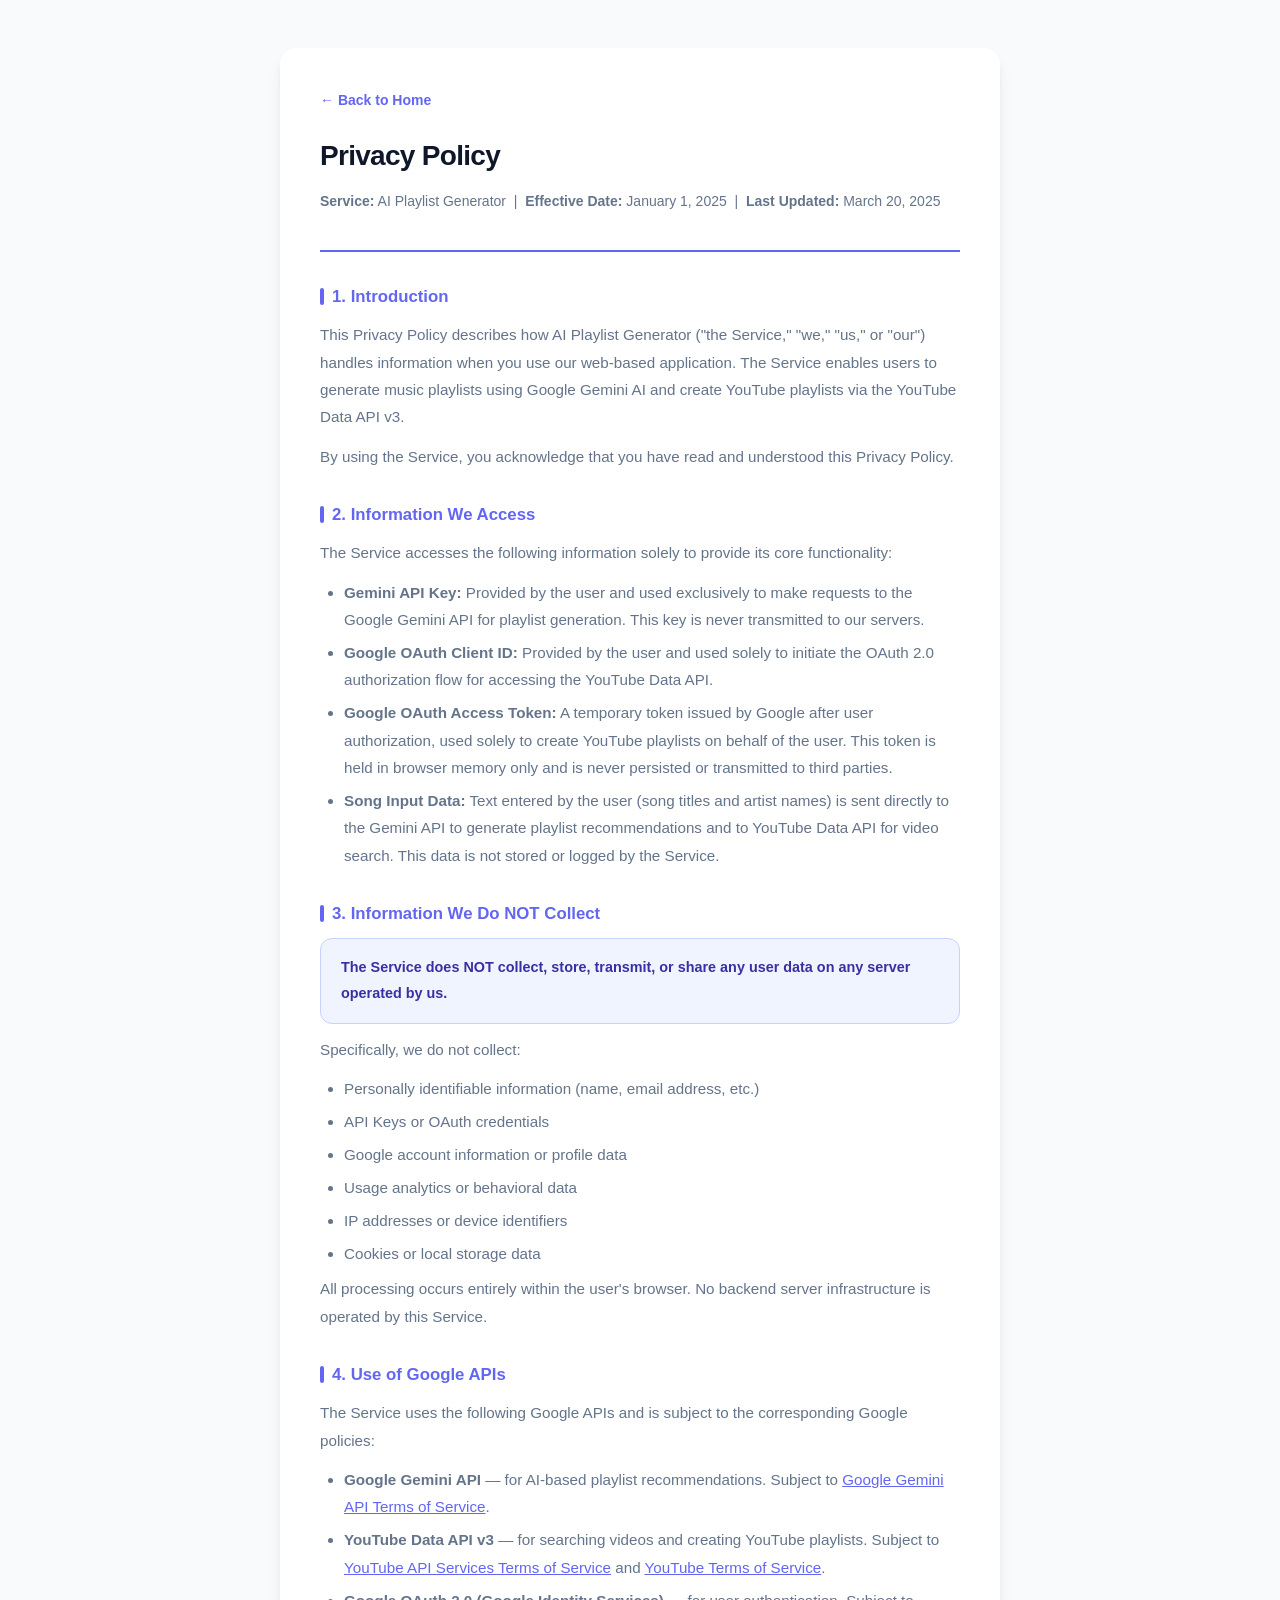
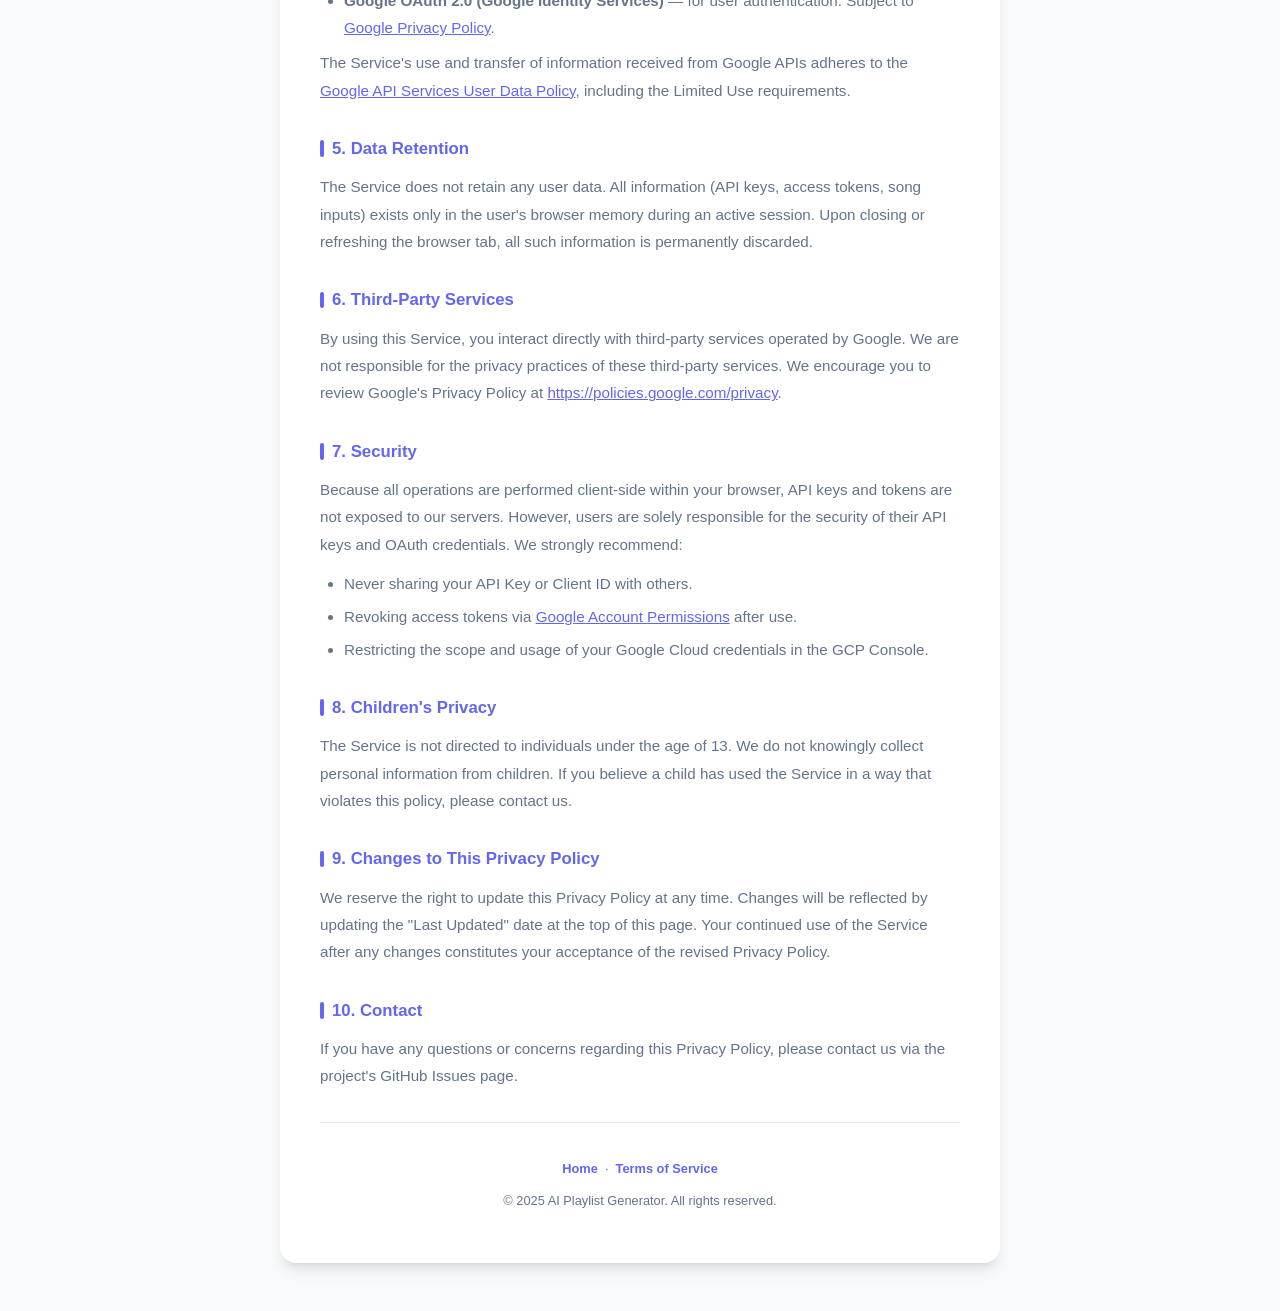
==== privacy.html @ 5491ce9b "Add files via upload" ====
<!DOCTYPE html>
<html lang="en">
<head>
    <meta charset="UTF-8">
    <meta name="viewport" content="width=device-width, initial-scale=1.0">
    <title>Privacy Policy - AI Playlist Generator</title>
    <link rel="stylesheet" href="style.css">
    <style>
        body {
            align-items: flex-start;
            padding: 3rem 1rem;
        }
        .container {
            max-width: 720px;
        }
        .back-link {
            display: inline-flex;
            align-items: center;
            gap: 0.4rem;
            font-size: 0.875rem;
            font-weight: 600;
            color: var(--primary);
            text-decoration: none;
            margin-bottom: 1.5rem;
            transition: var(--transition);
        }
        .back-link:hover {
            color: var(--primary-hover);
        }
        .doc-header {
            border-bottom: 2px solid var(--primary);
            padding-bottom: 1.5rem;
            margin-bottom: 2rem;
        }
        .doc-header h1 {
            font-size: 1.75rem;
            font-weight: 800;
            margin: 0 0 0.5rem 0;
            color: var(--text-main);
            letter-spacing: -0.025em;
        }
        .doc-header .meta {
            font-size: 0.875rem;
            color: var(--text-sub);
        }
        .section {
            margin-bottom: 2rem;
        }
        .section h2 {
            font-size: 1.05rem;
            font-weight: 700;
            color: var(--primary);
            margin: 0 0 0.75rem 0;
            display: flex;
            align-items: center;
            gap: 0.5rem;
        }
        .section h2::before {
            content: '';
            display: inline-block;
            width: 4px;
            height: 1.05rem;
            background-color: var(--primary);
            border-radius: 2px;
            flex-shrink: 0;
        }
        .section p {
            font-size: 0.95rem;
            color: var(--text-sub);
            line-height: 1.8;
            margin: 0 0 0.75rem 0;
        }
        .section ul {
            padding-left: 1.5rem;
            margin: 0.5rem 0;
        }
        .section li {
            font-size: 0.95rem;
            color: var(--text-sub);
            line-height: 1.8;
            margin-bottom: 0.35rem;
        }
        .notice-box {
            background: #f0f4ff;
            border: 1px solid #c7d2fe;
            border-radius: var(--radius-md);
            padding: 1rem 1.25rem;
            margin: 0.75rem 0;
        }
        .notice-box p {
            margin: 0;
            color: #3730a3;
            font-weight: 600;
            font-size: 0.9rem;
        }
        .footer-note {
            border-top: 1px solid var(--border-color);
            padding-top: 1.5rem;
            margin-top: 2rem;
            text-align: center;
            font-size: 0.8rem;
            color: var(--text-sub);
        }
        .footer-note a {
            color: var(--primary);
            text-decoration: none;
            font-weight: 600;
        }
        .footer-note a:hover { text-decoration: underline; }
        a { color: var(--primary); }
    </style>
</head>
<body>
<div class="container">
    <a href="index.html" class="back-link">← Back to Home</a>

    <div class="doc-header">
        <h1>Privacy Policy</h1>
        <p class="meta">
            <strong>Service:</strong> AI Playlist Generator &nbsp;|&nbsp;
            <strong>Effective Date:</strong> January 1, 2025 &nbsp;|&nbsp;
            <strong>Last Updated:</strong> March 20, 2025
        </p>
    </div>

    <div class="section">
        <h2>1. Introduction</h2>
        <p>
            This Privacy Policy describes how AI Playlist Generator ("the Service," "we," "us," or "our") handles information when you use our web-based application. The Service enables users to generate music playlists using Google Gemini AI and create YouTube playlists via the YouTube Data API v3.
        </p>
        <p>
            By using the Service, you acknowledge that you have read and understood this Privacy Policy.
        </p>
    </div>

    <div class="section">
        <h2>2. Information We Access</h2>
        <p>
            The Service accesses the following information solely to provide its core functionality:
        </p>
        <ul>
            <li><strong>Gemini API Key:</strong> Provided by the user and used exclusively to make requests to the Google Gemini API for playlist generation. This key is never transmitted to our servers.</li>
            <li><strong>Google OAuth Client ID:</strong> Provided by the user and used solely to initiate the OAuth 2.0 authorization flow for accessing the YouTube Data API.</li>
            <li><strong>Google OAuth Access Token:</strong> A temporary token issued by Google after user authorization, used solely to create YouTube playlists on behalf of the user. This token is held in browser memory only and is never persisted or transmitted to third parties.</li>
            <li><strong>Song Input Data:</strong> Text entered by the user (song titles and artist names) is sent directly to the Gemini API to generate playlist recommendations and to YouTube Data API for video search. This data is not stored or logged by the Service.</li>
        </ul>
    </div>

    <div class="section">
        <h2>3. Information We Do NOT Collect</h2>
        <div class="notice-box">
            <p>The Service does NOT collect, store, transmit, or share any user data on any server operated by us.</p>
        </div>
        <p>Specifically, we do not collect:</p>
        <ul>
            <li>Personally identifiable information (name, email address, etc.)</li>
            <li>API Keys or OAuth credentials</li>
            <li>Google account information or profile data</li>
            <li>Usage analytics or behavioral data</li>
            <li>IP addresses or device identifiers</li>
            <li>Cookies or local storage data</li>
        </ul>
        <p>
            All processing occurs entirely within the user's browser. No backend server infrastructure is operated by this Service.
        </p>
    </div>

    <div class="section">
        <h2>4. Use of Google APIs</h2>
        <p>
            The Service uses the following Google APIs and is subject to the corresponding Google policies:
        </p>
        <ul>
            <li><strong>Google Gemini API</strong> — for AI-based playlist recommendations. Subject to <a href="https://ai.google.dev/terms" target="_blank">Google Gemini API Terms of Service</a>.</li>
            <li><strong>YouTube Data API v3</strong> — for searching videos and creating YouTube playlists. Subject to <a href="https://developers.google.com/youtube/terms/api-services-terms-of-service" target="_blank">YouTube API Services Terms of Service</a> and <a href="https://www.youtube.com/t/terms" target="_blank">YouTube Terms of Service</a>.</li>
            <li><strong>Google OAuth 2.0 (Google Identity Services)</strong> — for user authentication. Subject to <a href="https://policies.google.com/privacy" target="_blank">Google Privacy Policy</a>.</li>
        </ul>
        <p>
            The Service's use and transfer of information received from Google APIs adheres to the <a href="https://developers.google.com/terms/api-services-user-data-policy" target="_blank">Google API Services User Data Policy</a>, including the Limited Use requirements.
        </p>
    </div>

    <div class="section">
        <h2>5. Data Retention</h2>
        <p>
            The Service does not retain any user data. All information (API keys, access tokens, song inputs) exists only in the user's browser memory during an active session. Upon closing or refreshing the browser tab, all such information is permanently discarded.
        </p>
    </div>

    <div class="section">
        <h2>6. Third-Party Services</h2>
        <p>
            By using this Service, you interact directly with third-party services operated by Google. We are not responsible for the privacy practices of these third-party services. We encourage you to review Google's Privacy Policy at <a href="https://policies.google.com/privacy" target="_blank">https://policies.google.com/privacy</a>.
        </p>
    </div>

    <div class="section">
        <h2>7. Security</h2>
        <p>
            Because all operations are performed client-side within your browser, API keys and tokens are not exposed to our servers. However, users are solely responsible for the security of their API keys and OAuth credentials. We strongly recommend:
        </p>
        <ul>
            <li>Never sharing your API Key or Client ID with others.</li>
            <li>Revoking access tokens via <a href="https://myaccount.google.com/permissions" target="_blank">Google Account Permissions</a> after use.</li>
            <li>Restricting the scope and usage of your Google Cloud credentials in the GCP Console.</li>
        </ul>
    </div>

    <div class="section">
        <h2>8. Children's Privacy</h2>
        <p>
            The Service is not directed to individuals under the age of 13. We do not knowingly collect personal information from children. If you believe a child has used the Service in a way that violates this policy, please contact us.
        </p>
    </div>

    <div class="section">
        <h2>9. Changes to This Privacy Policy</h2>
        <p>
            We reserve the right to update this Privacy Policy at any time. Changes will be reflected by updating the "Last Updated" date at the top of this page. Your continued use of the Service after any changes constitutes your acceptance of the revised Privacy Policy.
        </p>
    </div>

    <div class="section">
        <h2>10. Contact</h2>
        <p>
            If you have any questions or concerns regarding this Privacy Policy, please contact us via the project's GitHub Issues page.
        </p>
    </div>

    <div class="footer-note">
        <p>
            <a href="index.html">Home</a> &nbsp;·&nbsp;
            <a href="term.html">Terms of Service</a>
        </p>
        <p style="margin-top: 0.5rem;">© 2025 AI Playlist Generator. All rights reserved.</p>
    </div>
</div>
</body>
</html>
---- style.css ----
:root {
    /* Colors */
    --primary: #6366f1;
    --primary-hover: #4f46e5;
    --bg-color: #f8fafc;
    --card-bg: #ffffff;
    --text-main: #0f172a;
    --text-sub: #64748b;
    --border-color: #e2e8f0;
    --error-color: #ef4444;
    --error-bg: #fef2f2;
    --success-color: #10b981;
    
    /* Shadows & Border Radius */
    --shadow-sm: 0 1px 2px 0 rgb(0 0 0 / 0.05);
    --shadow-md: 0 4px 6px -1px rgb(0 0 0 / 0.1), 0 2px 4px -2px rgb(0 0 0 / 0.1);
    --shadow-lg: 0 10px 15px -3px rgb(0 0 0 / 0.1), 0 4px 6px -4px rgb(0 0 0 / 0.1);
    --radius-md: 0.75rem;
    --radius-lg: 1rem;
    --transition: all 0.3s ease;
}

body {
    font-family: 'Pretendard', -apple-system, BlinkMacSystemFont, "Segoe UI", Roboto, "Helvetica Neue", Arial, sans-serif;
    background-color: var(--bg-color);
    color: var(--text-main);
    display: flex;
    justify-content: center;
    align-items: center;
    min-height: 100vh;
    margin: 0;
    padding: 2rem 1rem;
    box-sizing: border-box;
    line-height: 1.5;
}

.container {
    background: var(--card-bg);
    border-radius: var(--radius-lg);
    box-shadow: var(--shadow-lg);
    width: 100%;
    max-width: 640px;
    padding: 2.5rem;
    box-sizing: border-box;
    transition: var(--transition);
}

@media (max-width: 640px) {
    .container {
        padding: 1.5rem;
    }
}

header {
    text-align: center;
    margin-bottom: 2rem;
}

header h1 {
    font-size: 1.875rem;
    font-weight: 800;
    margin: 0 0 0.5rem 0;
    color: var(--text-main);
    letter-spacing: -0.025em;
}

header p {
    font-size: 0.95rem;
    color: var(--text-sub);
    margin: 0;
}

.form-group {
    margin-bottom: 1.25rem;
}

label {
    display: block;
    font-size: 0.875rem;
    font-weight: 600;
    margin-bottom: 0.5rem;
    color: var(--text-main);
}

textarea, input {
    width: 100%;
    padding: 0.875rem 1rem;
    border: 1px solid var(--border-color);
    border-radius: var(--radius-md);
    font-size: 0.95rem;
    font-family: inherit;
    box-sizing: border-box;
    transition: var(--transition);
    background-color: #fcfcfc;
    color: var(--text-main);
}

textarea::placeholder, input::placeholder {
    color: #94a3b8;
}

textarea:focus, input:focus {
    outline: none;
    border-color: var(--primary);
    box-shadow: 0 0 0 3px rgba(99, 102, 241, 0.2);
    background-color: #fff;
}

textarea {
    resize: vertical;
    min-height: 120px;
}

.hint {
    font-size: 0.75rem;
    color: var(--text-sub);
    margin-top: 0.25rem;
}

button {
    width: 100%;
    padding: 0.875rem;
    background-color: var(--primary);
    color: white;
    border: none;
    border-radius: var(--radius-md);
    font-size: 1rem;
    font-weight: 600;
    cursor: pointer;
    transition: var(--transition);
    display: flex;
    justify-content: center;
    align-items: center;
    gap: 0.5rem;
    box-shadow: var(--shadow-sm);
}

button:hover:not(:disabled) {
    background-color: var(--primary-hover);
    transform: translateY(-1px);
    box-shadow: var(--shadow-md);
}

button:active:not(:disabled) {
    transform: translateY(0);
}

button:disabled {
    background-color: #cbd5e1;
    cursor: not-allowed;
    color: #f8fafc;
    box-shadow: none;
}

.btn-outline {
    background-color: transparent;
    color: var(--primary);
    border: 1px solid var(--primary);
    box-shadow: none;
}

.btn-outline:hover:not(:disabled) {
    background-color: #e0e7ff;
    color: var(--primary-hover);
    box-shadow: none;
}

.error-message {
    color: var(--error-color);
    background-color: var(--error-bg);
    padding: 0.75rem;
    border-radius: var(--radius-md);
    font-size: 0.875rem;
    margin-top: 1rem;
    display: none;
    text-align: center;
    font-weight: 500;
}

/* Loading Spinner */
.loading-container {
    display: none;
    flex-direction: column;
    align-items: center;
    justify-content: center;
    padding: 2rem 0;
    animation: fadeIn 0.3s ease;
}

.spinner {
    width: 40px;
    height: 40px;
    border: 3px solid rgba(99, 102, 241, 0.2);
    border-top-color: var(--primary);
    border-radius: 50%;
    animation: spin 1s linear infinite;
    margin-bottom: 1rem;
}

.status-text {
    font-size: 0.95rem;
    font-weight: 500;
    color: var(--text-sub);
    animation: pulse 1.5s ease-in-out infinite;
}

@keyframes spin {
    to { transform: rotate(360deg); }
}

@keyframes pulse {
    0%, 100% { opacity: 0.6; }
    50% { opacity: 1; }
}

/* Results Section */
#result-section {
    display: none;
    margin-top: 2rem;
    padding-top: 2rem;
    border-top: 1px solid var(--border-color);
    animation: slideUp 0.5s ease;
}

@keyframes slideUp {
    from { opacity: 0; transform: translateY(15px); }
    to { opacity: 1; transform: translateY(0); }
}

.result-title {
    font-size: 1.25rem;
    font-weight: 700;
    margin: 0 0 1rem 0;
    color: var(--text-main);
}

.playlist-box {
    background: #f8fafc;
    border: 1px solid var(--border-color);
    border-radius: var(--radius-md);
    padding: 0.5rem 0;
    margin-bottom: 1.5rem;
    max-height: 280px;
    overflow-y: auto;
}

.song-item {
    padding: 0.75rem 1.25rem;
    border-bottom: 1px solid var(--border-color);
    display: flex;
    align-items: center;
    gap: 0.75rem;
}

.song-item:last-child {
    border-bottom: none;
}

.song-index {
    color: var(--text-sub);
    font-weight: 600;
    font-size: 0.875rem;
    width: 1.5rem;
    text-align: right;
}

.song-name {
    font-size: 0.95rem;
    color: var(--text-main);
    font-weight: 500;
}

.youtube-link-box {
    background: #f0fdf4;
    border: 1px solid #bbf7d0;
    border-radius: var(--radius-md);
    padding: 1rem;
    margin-bottom: 1.5rem;
    display: flex;
    flex-direction: column;
    gap: 0.75rem;
}

.youtube-link-text {
    color: var(--success-color);
    font-weight: 600;
    font-size: 0.95rem;
    word-break: break-all;
    margin: 0;
    cursor: pointer;
    text-decoration: underline;
}

.button-group-row {
    display: flex;
    gap: 0.75rem;
}

.button-group-row button {
    flex: 1;
}

/* SVG Icons */
.icon {
    width: 18px;
    height: 18px;
    fill: none;
    stroke: currentColor;
    stroke-width: 2;
    stroke-linecap: round;
    stroke-linejoin: round;
}
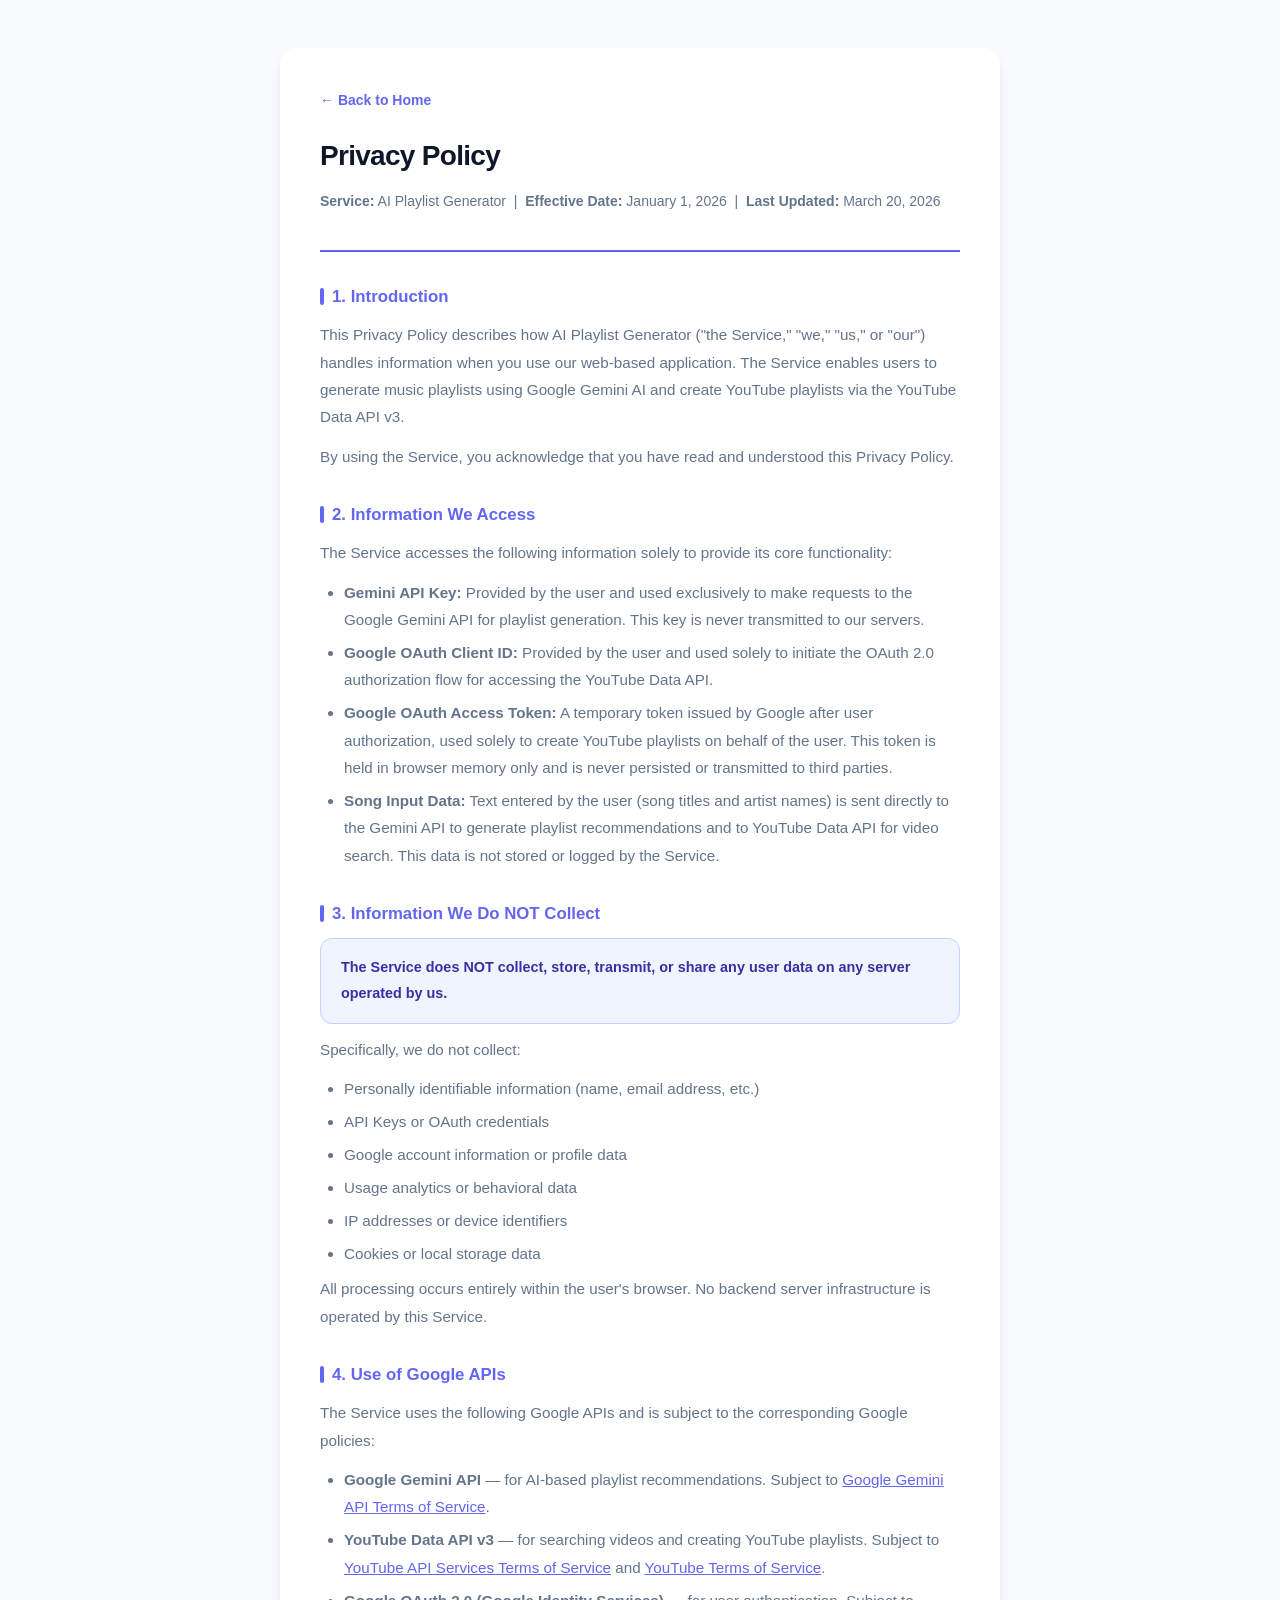
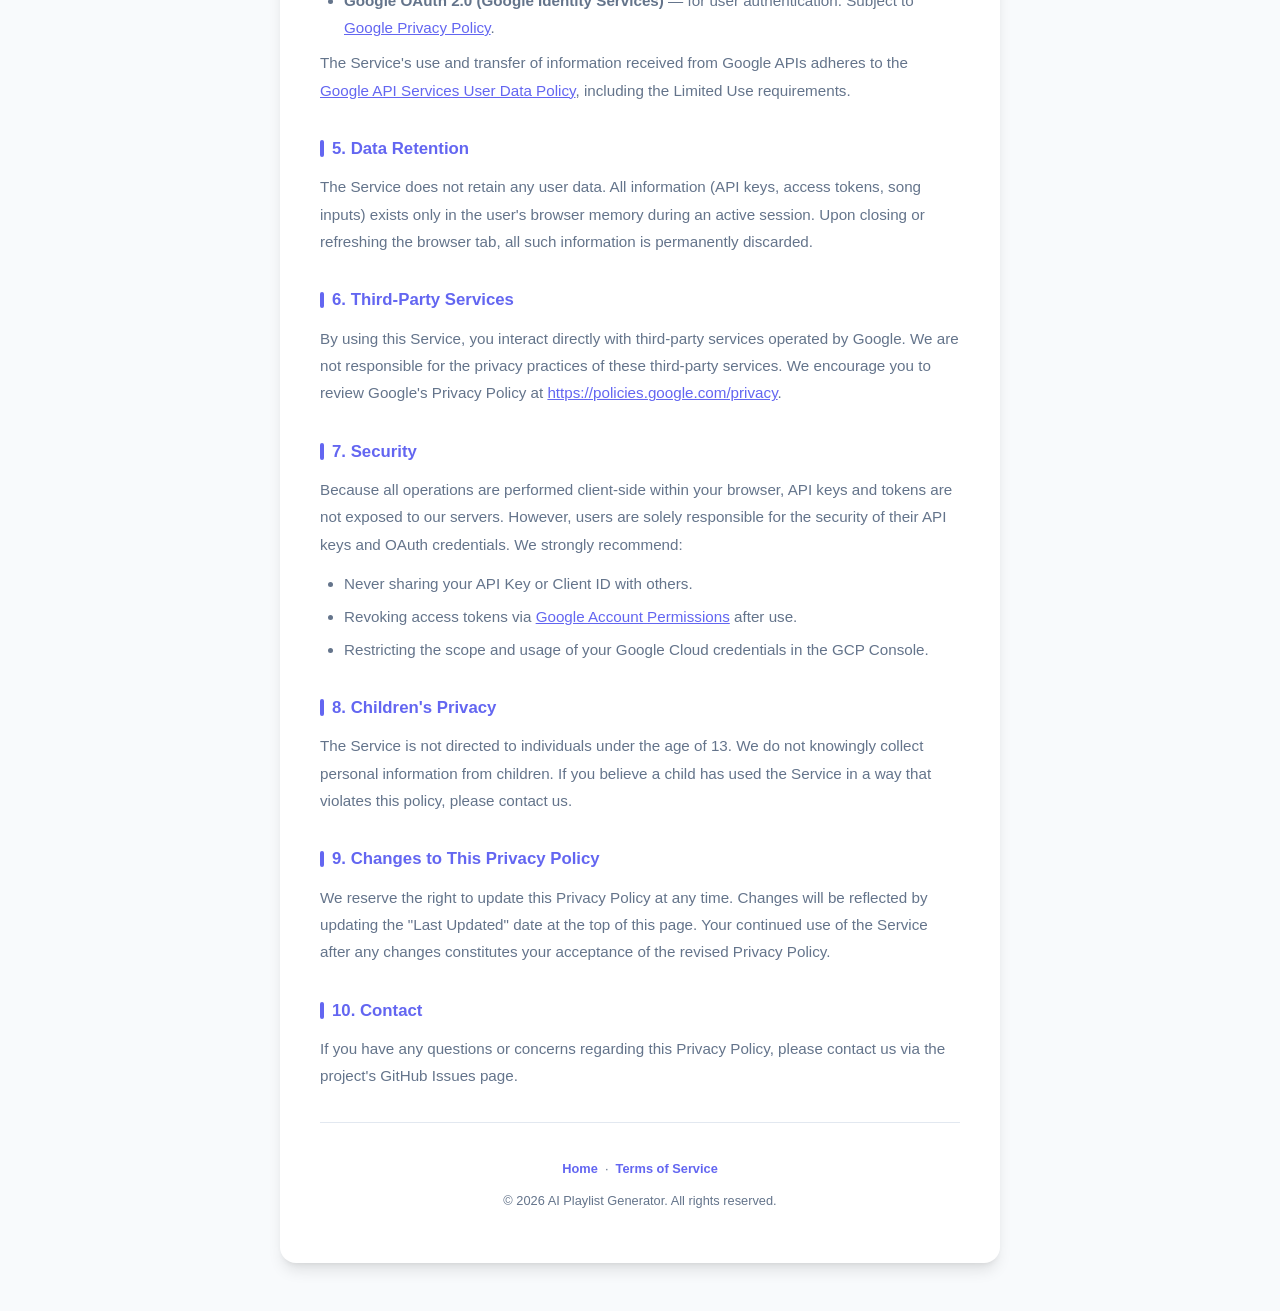
==== commit 82deffb7: "Add files via upload" ====
--- a/privacy.html
+++ b/privacy.html
@@ -118,8 +118,8 @@
         <h1>Privacy Policy</h1>
         <p class="meta">
             <strong>Service:</strong> AI Playlist Generator &nbsp;|&nbsp;
-            <strong>Effective Date:</strong> January 1, 2025 &nbsp;|&nbsp;
-            <strong>Last Updated:</strong> March 20, 2025
+            <strong>Effective Date:</strong> January 1, 2026 &nbsp;|&nbsp;
+            <strong>Last Updated:</strong> March 20, 2026
         </p>
     </div>
 
@@ -230,9 +230,9 @@
     <div class="footer-note">
         <p>
             <a href="index.html">Home</a> &nbsp;·&nbsp;
-            <a href="term.html">Terms of Service</a>
-        </p>
-        <p style="margin-top: 0.5rem;">© 2025 AI Playlist Generator. All rights reserved.</p>
+            <a href="terms.html">Terms of Service</a>
+        </p>
+        <p style="margin-top: 0.5rem;">© 2026 AI Playlist Generator. All rights reserved.</p>
     </div>
 </div>
 </body>
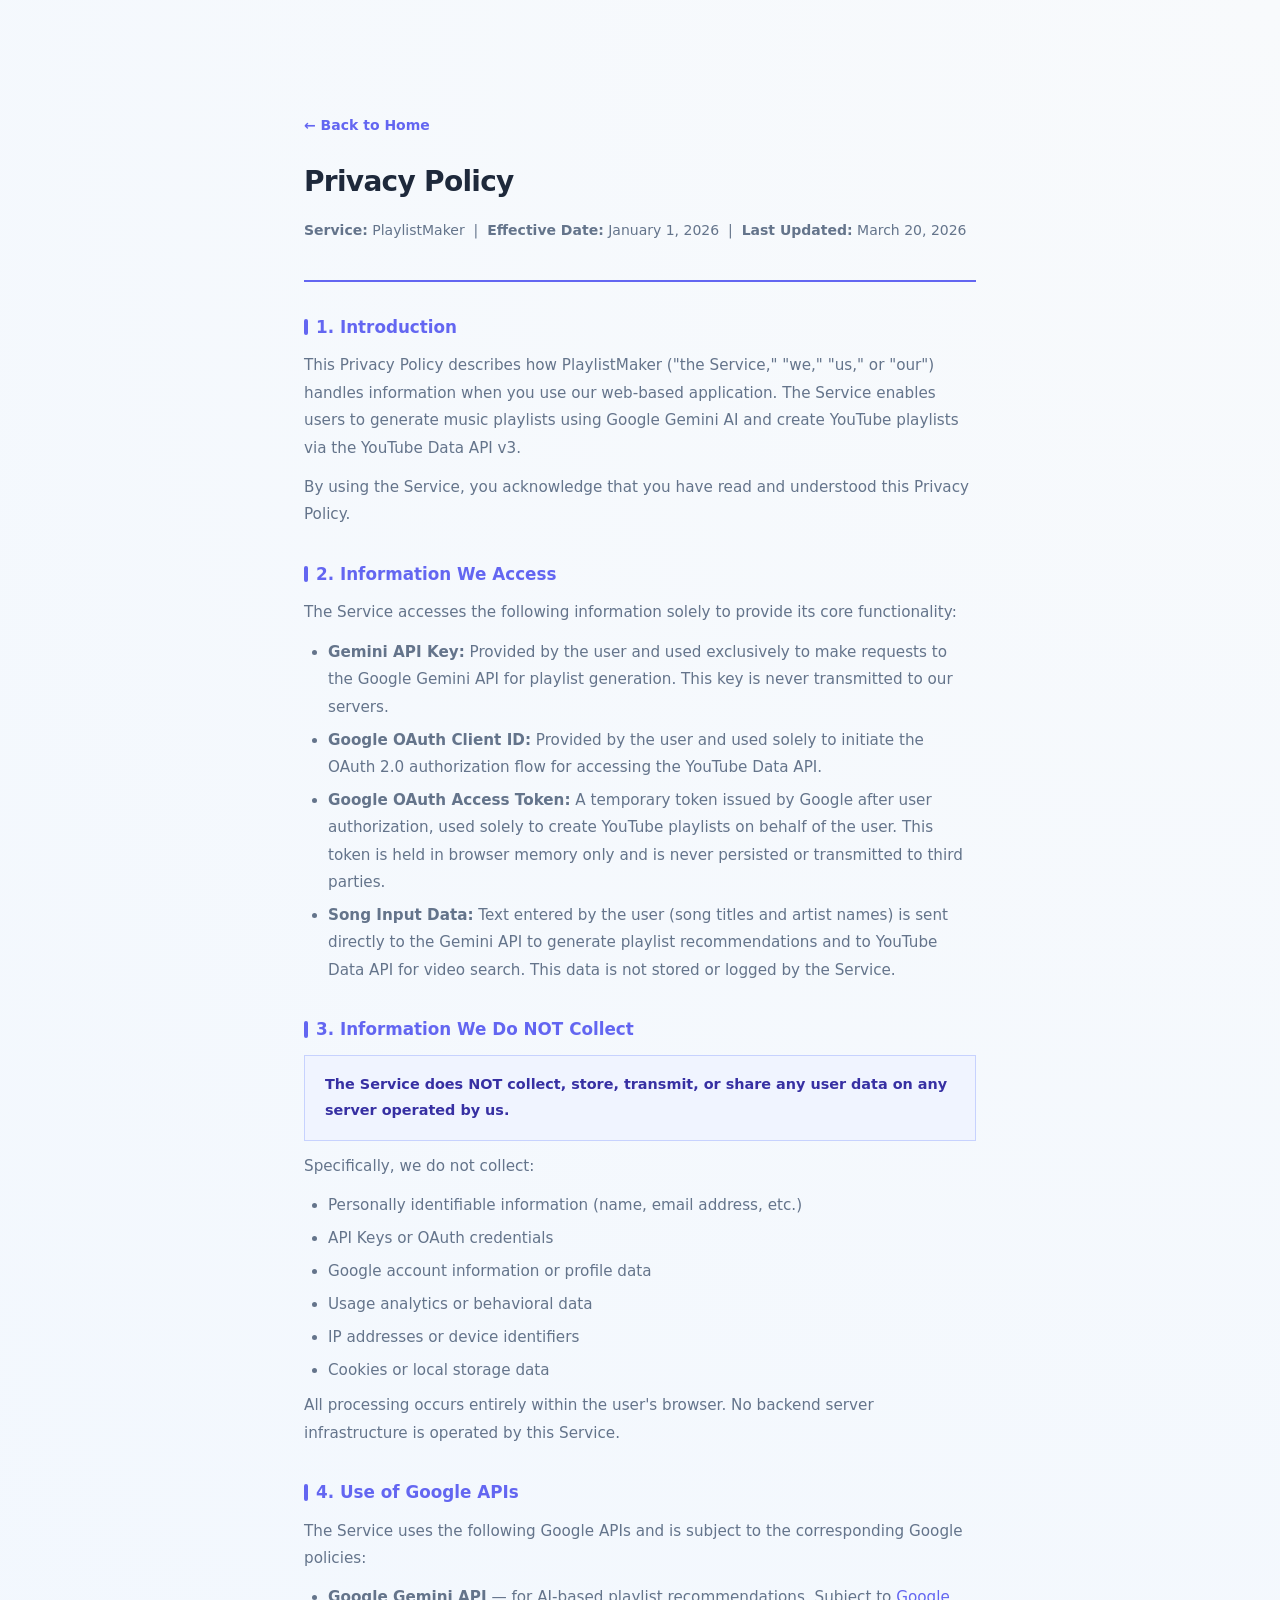
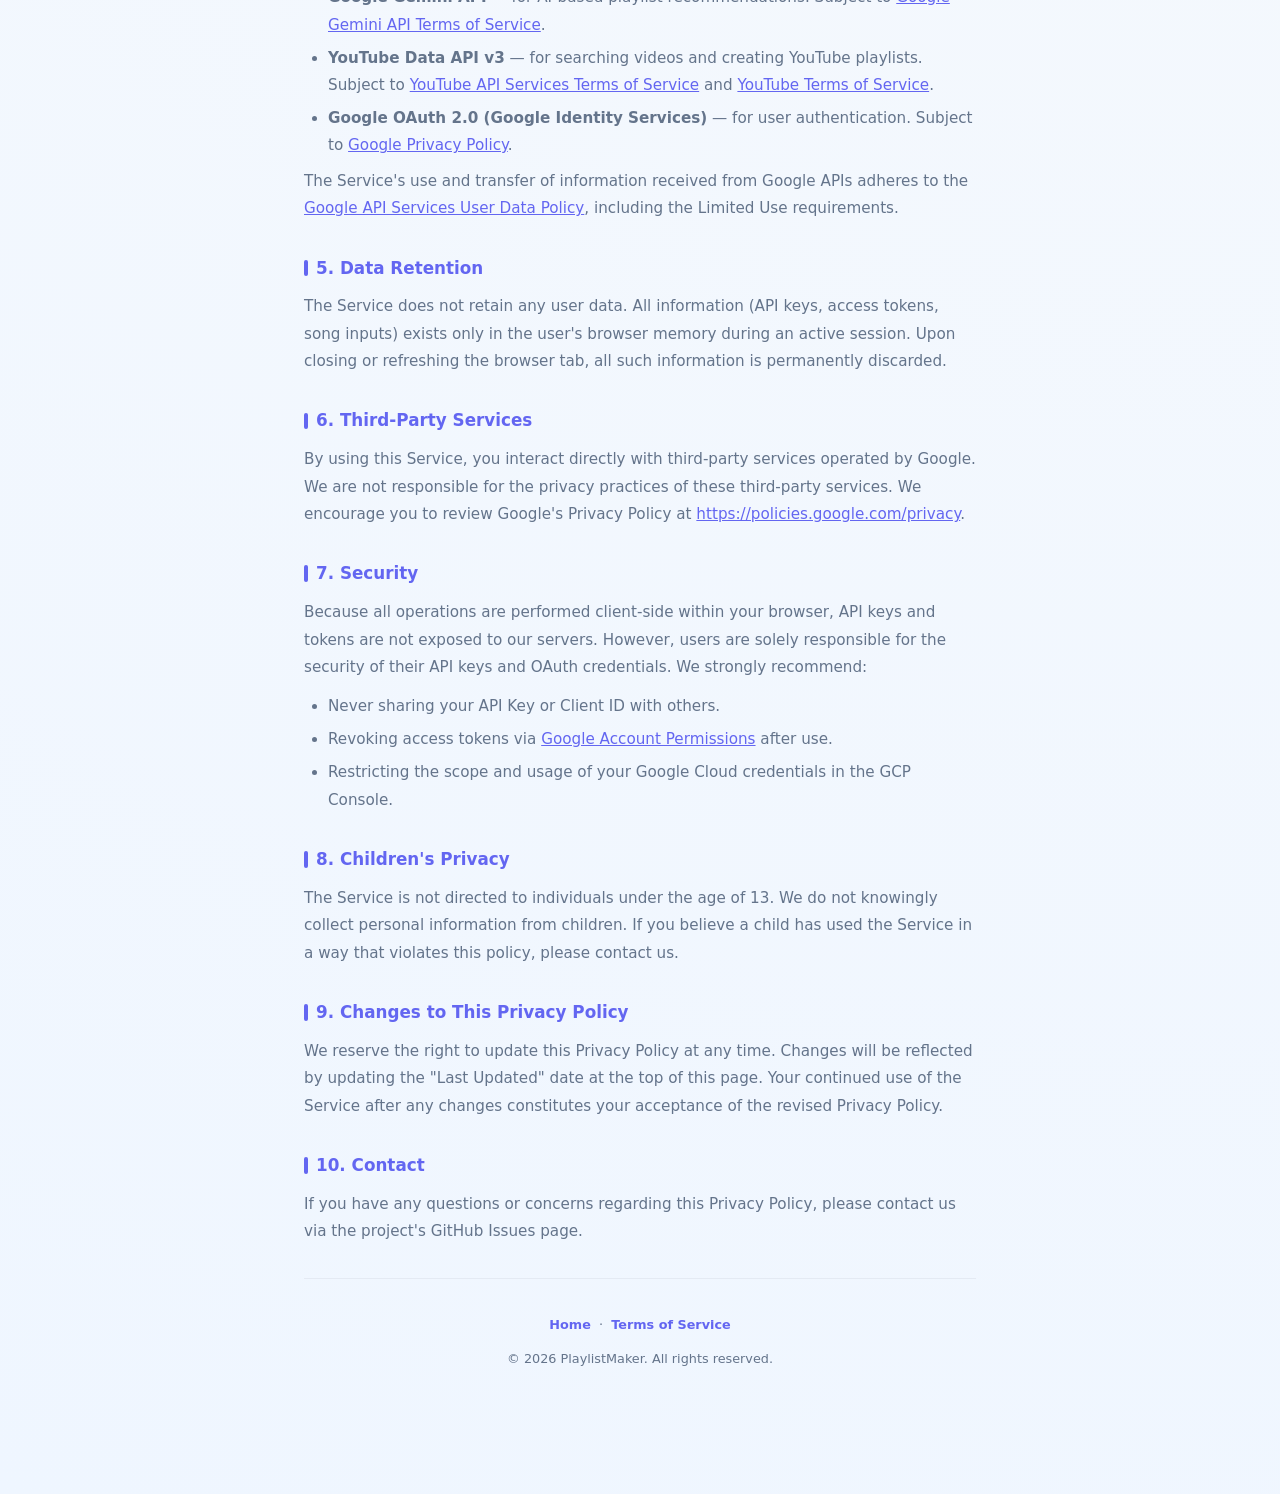
==== commit 486db11b: "Add files via upload" ====
--- a/privacy.html
+++ b/privacy.html
@@ -3,7 +3,7 @@
 <head>
     <meta charset="UTF-8">
     <meta name="viewport" content="width=device-width, initial-scale=1.0">
-    <title>Privacy Policy - AI Playlist Generator</title>
+    <title>Privacy Policy - PlaylistMaker</title>
     <link rel="stylesheet" href="style.css">
     <style>
         body {
@@ -117,7 +117,7 @@
     <div class="doc-header">
         <h1>Privacy Policy</h1>
         <p class="meta">
-            <strong>Service:</strong> AI Playlist Generator &nbsp;|&nbsp;
+            <strong>Service:</strong> PlaylistMaker &nbsp;|&nbsp;
             <strong>Effective Date:</strong> January 1, 2026 &nbsp;|&nbsp;
             <strong>Last Updated:</strong> March 20, 2026
         </p>
@@ -126,7 +126,7 @@
     <div class="section">
         <h2>1. Introduction</h2>
         <p>
-            This Privacy Policy describes how AI Playlist Generator ("the Service," "we," "us," or "our") handles information when you use our web-based application. The Service enables users to generate music playlists using Google Gemini AI and create YouTube playlists via the YouTube Data API v3.
+            This Privacy Policy describes how PlaylistMaker ("the Service," "we," "us," or "our") handles information when you use our web-based application. The Service enables users to generate music playlists using Google Gemini AI and create YouTube playlists via the YouTube Data API v3.
         </p>
         <p>
             By using the Service, you acknowledge that you have read and understood this Privacy Policy.
@@ -232,7 +232,7 @@
             <a href="index.html">Home</a> &nbsp;·&nbsp;
             <a href="terms.html">Terms of Service</a>
         </p>
-        <p style="margin-top: 0.5rem;">© 2026 AI Playlist Generator. All rights reserved.</p>
+        <p style="margin-top: 0.5rem;">© 2026 PlaylistMaker. All rights reserved.</p>
     </div>
 </div>
 </body>
--- a/style.css
+++ b/style.css
@@ -1,312 +1,445 @@
 :root {
-    /* Colors */
+    /* Premium Color Palette */
     --primary: #6366f1;
     --primary-hover: #4f46e5;
-    --bg-color: #f8fafc;
-    --card-bg: #ffffff;
-    --text-main: #0f172a;
+    --secondary: #ec4899;
+    --bg-gradient: radial-gradient(circle at top right, #f8fafc, #eff6ff);
+    --card-bg: rgba(255, 255, 255, 0.8);
+    --text-main: #1e293b;
     --text-sub: #64748b;
-    --border-color: #e2e8f0;
+    --border-color: rgba(226, 232, 240, 0.8);
     --error-color: #ef4444;
-    --error-bg: #fef2f2;
     --success-color: #10b981;
     
-    /* Shadows & Border Radius */
-    --shadow-sm: 0 1px 2px 0 rgb(0 0 0 / 0.05);
-    --shadow-md: 0 4px 6px -1px rgb(0 0 0 / 0.1), 0 2px 4px -2px rgb(0 0 0 / 0.1);
-    --shadow-lg: 0 10px 15px -3px rgb(0 0 0 / 0.1), 0 4px 6px -4px rgb(0 0 0 / 0.1);
-    --radius-md: 0.75rem;
-    --radius-lg: 1rem;
-    --transition: all 0.3s ease;
+    /* Effects */
+    --shadow-premium: 0 10px 25px -5px rgba(0, 0, 0, 0.05), 0 8px 10px -6px rgba(0, 0, 0, 0.05);
+    --glass-shadow: 0 8px 32px 0 rgba(31, 38, 135, 0.07);
+    --radius-lg: 1.25rem;
+    --radius-xl: 2rem;
+    --transition: cubic-bezier(0.4, 0, 0.2, 1) 0.4s;
+}
+
+* {
+    box-sizing: border-box;
+    -webkit-font-smoothing: antialiased;
 }
 
 body {
-    font-family: 'Pretendard', -apple-system, BlinkMacSystemFont, "Segoe UI", Roboto, "Helvetica Neue", Arial, sans-serif;
-    background-color: var(--bg-color);
+    font-family: 'Pretendard', 'Inter', system-ui, -apple-system, sans-serif;
+    background: var(--bg-gradient);
     color: var(--text-main);
-    display: flex;
-    justify-content: center;
-    align-items: center;
+    margin: 0;
     min-height: 100vh;
-    margin: 0;
-    padding: 2rem 1rem;
-    box-sizing: border-box;
-    line-height: 1.5;
-}
-
-.container {
-    background: var(--card-bg);
-    border-radius: var(--radius-lg);
-    box-shadow: var(--shadow-lg);
-    width: 100%;
-    max-width: 640px;
-    padding: 2.5rem;
-    box-sizing: border-box;
-    transition: var(--transition);
-}
-
-@media (max-width: 640px) {
-    .container {
-        padding: 1.5rem;
-    }
-}
-
-header {
-    text-align: center;
-    margin-bottom: 2rem;
-}
-
-header h1 {
-    font-size: 1.875rem;
+    line-height: 1.6;
+}
+
+.page-wrapper {
+    display: flex;
+    flex-direction: column;
+    min-height: 100vh;
+}
+
+/* Navigation */
+.top-nav {
+    padding: 1.5rem 2rem;
+    position: sticky;
+    top: 0;
+    z-index: 100;
+    background: rgba(255, 255, 255, 0.4);
+    backdrop-filter: blur(12px);
+    border-bottom: 1px solid var(--border-color);
+}
+
+.nav-content {
+    max-width: 1000px;
+    margin: 0 auto;
+    display: flex;
+    justify-content: space-between;
+    align-items: center;
+}
+
+.logo {
+    display: flex;
+    align-items: center;
+    gap: 0.5rem;
     font-weight: 800;
-    margin: 0 0 0.5rem 0;
-    color: var(--text-main);
-    letter-spacing: -0.025em;
-}
-
-header p {
-    font-size: 0.95rem;
+    font-size: 1.25rem;
+    color: var(--primary);
+}
+
+.nav-links {
+    display: flex;
+    gap: 1.5rem;
+}
+
+.nav-link {
+    text-decoration: none;
     color: var(--text-sub);
-    margin: 0;
-}
-
-.form-group {
-    margin-bottom: 1.25rem;
-}
-
-label {
-    display: block;
     font-size: 0.875rem;
     font-weight: 600;
-    margin-bottom: 0.5rem;
+    transition: var(--transition);
+}
+
+.nav-link:hover {
+    color: var(--primary);
+}
+
+/* Container */
+.container {
+    flex: 1;
+    width: 100%;
+    max-width: 680px;
+    margin: 0 auto;
+    padding: 4rem 1.5rem;
+}
+
+/* Header */
+.main-header {
+    text-align: center;
+    margin-bottom: 3.5rem;
+}
+
+.badge {
+    display: inline-block;
+    padding: 0.4rem 1rem;
+    background: #e0e7ff;
+    color: var(--primary);
+    border-radius: 2rem;
+    font-size: 0.75rem;
+    font-weight: 700;
+    letter-spacing: 0.05em;
+    text-transform: uppercase;
+    margin-bottom: 1.25rem;
+}
+
+.main-header h1 {
+    font-size: 2.75rem;
+    font-weight: 900;
+    margin: 0 0 1rem 0;
+    letter-spacing: -0.04em;
+    background: linear-gradient(135deg, var(--text-main) 0%, #475569 100%);
+    -webkit-background-clip: text;
+    background-clip: text;
+    -webkit-text-fill-color: transparent;
+}
+
+.main-header p {
+    font-size: 1.125rem;
+    color: var(--text-sub);
+    max-width: 480px;
+    margin: 0 auto;
+}
+
+/* Glass Card */
+.glass-card {
+    background: var(--card-bg);
+    backdrop-filter: blur(16px);
+    border: 1px solid rgba(255, 255, 255, 0.5);
+    border-radius: var(--radius-lg);
+    box-shadow: var(--glass-shadow);
+    padding: 2.5rem;
+    margin-bottom: 2rem;
+    transition: var(--transition);
+}
+
+.glass-card:hover {
+    transform: translateY(-4px);
+    box-shadow: 0 20px 40px -10px rgba(0, 0, 0, 0.08);
+}
+
+/* Forms */
+.form-group {
+    margin-bottom: 1.75rem;
+}
+
+label {
+    display: flex;
+    align-items: center;
+    gap: 0.5rem;
+    font-size: 0.9375rem;
+    font-weight: 700;
+    margin-bottom: 0.75rem;
     color: var(--text-main);
+}
+
+.label-icon {
+    width: 18px;
+    height: 18px;
+    fill: none;
+    stroke: var(--primary);
+    stroke-width: 2.5;
+    stroke-linecap: round;
+    stroke-linejoin: round;
 }
 
 textarea, input {
     width: 100%;
-    padding: 0.875rem 1rem;
-    border: 1px solid var(--border-color);
+    padding: 1rem 1.25rem;
+    border: 2px solid transparent;
+    background: #f1f5f9;
     border-radius: var(--radius-md);
-    font-size: 0.95rem;
+    font-size: 1rem;
     font-family: inherit;
-    box-sizing: border-box;
     transition: var(--transition);
-    background-color: #fcfcfc;
     color: var(--text-main);
-}
-
-textarea::placeholder, input::placeholder {
-    color: #94a3b8;
 }
 
 textarea:focus, input:focus {
     outline: none;
+    background: #fff;
     border-color: var(--primary);
-    box-shadow: 0 0 0 3px rgba(99, 102, 241, 0.2);
-    background-color: #fff;
+    box-shadow: 0 0 0 6px rgba(99, 102, 241, 0.1);
 }
 
 textarea {
+    min-height: 140px;
     resize: vertical;
-    min-height: 120px;
 }
 
 .hint {
-    font-size: 0.75rem;
+    font-size: 0.8125rem;
     color: var(--text-sub);
-    margin-top: 0.25rem;
-}
-
-button {
+    margin-top: 0.5rem;
+}
+
+.grid-form {
+    display: grid;
+    grid-template-columns: 1fr 1fr;
+    gap: 1rem;
+}
+
+@media (max-width: 500px) {
+    .grid-form { grid-template-columns: 1fr; }
+}
+
+.auth-notice {
+    margin: 1.5rem 0;
+    padding: 1rem;
+    background: rgba(248, 250, 252, 0.8);
+    border-radius: 0.75rem;
+    display: flex;
+    justify-content: space-between;
+    align-items: center;
+    font-size: 0.8125rem;
+    color: var(--text-sub);
+}
+
+.auth-notice a {
+    color: var(--primary);
+    text-decoration: none;
+    font-weight: 700;
+}
+
+/* Buttons */
+.primary-btn {
     width: 100%;
-    padding: 0.875rem;
-    background-color: var(--primary);
+    padding: 1.125rem;
+    background: var(--primary);
     color: white;
     border: none;
     border-radius: var(--radius-md);
-    font-size: 1rem;
+    font-size: 1.0625rem;
+    font-weight: 700;
+    cursor: pointer;
+    display: flex;
+    align-items: center;
+    justify-content: center;
+    gap: 0.75rem;
+    transition: var(--transition);
+    box-shadow: 0 8px 20px -6px rgba(99, 102, 241, 0.4);
+}
+
+.primary-btn:hover {
+    background: var(--primary-hover);
+    transform: scale(1.02);
+    box-shadow: 0 12px 28px -6px rgba(99, 102, 241, 0.5);
+}
+
+.icon-btn {
+    width: 22px;
+    height: 22px;
+    fill: currentColor;
+}
+
+.secondary-btn {
+    flex: 1;
+    padding: 0.875rem;
+    background: white;
+    color: var(--text-main);
+    border: 1px solid var(--border-color);
+    border-radius: var(--radius-md);
     font-weight: 600;
+    font-size: 0.9375rem;
     cursor: pointer;
+    display: flex;
+    align-items: center;
+    justify-content: center;
+    gap: 0.5rem;
     transition: var(--transition);
-    display: flex;
-    justify-content: center;
-    align-items: center;
-    gap: 0.5rem;
-    box-shadow: var(--shadow-sm);
-}
-
-button:hover:not(:disabled) {
-    background-color: var(--primary-hover);
-    transform: translateY(-1px);
-    box-shadow: var(--shadow-md);
-}
-
-button:active:not(:disabled) {
-    transform: translateY(0);
-}
-
-button:disabled {
-    background-color: #cbd5e1;
-    cursor: not-allowed;
-    color: #f8fafc;
-    box-shadow: none;
-}
-
-.btn-outline {
-    background-color: transparent;
-    color: var(--primary);
-    border: 1px solid var(--primary);
-    box-shadow: none;
-}
-
-.btn-outline:hover:not(:disabled) {
-    background-color: #e0e7ff;
-    color: var(--primary-hover);
-    box-shadow: none;
-}
-
-.error-message {
-    color: var(--error-color);
-    background-color: var(--error-bg);
-    padding: 0.75rem;
-    border-radius: var(--radius-md);
-    font-size: 0.875rem;
-    margin-top: 1rem;
-    display: none;
-    text-align: center;
-    font-weight: 500;
-}
-
-/* Loading Spinner */
+}
+
+.secondary-btn:hover {
+    background: #f8fafc;
+    border-color: var(--primary);
+    color: var(--primary);
+}
+
+/* Loading */
 .loading-container {
     display: none;
     flex-direction: column;
     align-items: center;
-    justify-content: center;
-    padding: 2rem 0;
-    animation: fadeIn 0.3s ease;
-}
-
-.spinner {
-    width: 40px;
-    height: 40px;
-    border: 3px solid rgba(99, 102, 241, 0.2);
-    border-top-color: var(--primary);
-    border-radius: 50%;
-    animation: spin 1s linear infinite;
+    text-align: center;
+    animation: fadeIn 0.5s ease;
+}
+
+.loader {
+    display: flex;
+    gap: 6px;
+    margin-bottom: 1.5rem;
+}
+
+.bar {
+    width: 8px;
+    height: 24px;
+    background: var(--primary);
+    border-radius: 4px;
+    animation: loading-bar 1s ease-in-out infinite;
+}
+
+.bar:nth-child(2) { animation-delay: 0.1s; }
+.bar:nth-child(3) { animation-delay: 0.2s; }
+
+@keyframes loading-bar {
+    0%, 100% { height: 24px; opacity: 1; }
+    50% { height: 48px; opacity: 0.5; margin-top: -12px; }
+}
+
+/* Results */
+.result-container {
+    display: none;
+    animation: slideUp 0.6s cubic-bezier(0.2, 0.8, 0.2, 1);
+}
+
+.playlist-wrapper {
+    background: rgba(241, 245, 249, 0.5);
+    border-radius: 1rem;
+    margin-bottom: 2rem;
+    max-height: 350px;
+    overflow-y: auto;
+    border: 1px solid var(--border-color);
+}
+
+.song-item {
+    padding: 1rem 1.5rem;
+    display: flex;
+    align-items: center;
+    gap: 1rem;
+    border-bottom: 1px solid var(--border-color);
+    transition: 0.2s;
+}
+
+.song-item:hover { background: white; }
+
+.song-index {
+    color: var(--primary);
+    font-weight: 800;
+    font-size: 0.8125rem;
+    width: 1.5rem;
+}
+
+.song-name { font-weight: 600; font-size: 0.9375rem; }
+
+.youtube-status-box {
+    background: #ecfdf5;
+    border: 1px solid #a7f3d0;
+    padding: 1.25rem;
+    border-radius: 1rem;
+    display: flex;
+    align-items: center;
+    gap: 1rem;
+    margin-bottom: 2rem;
+}
+
+.status-icon {
+    font-size: 1.5rem;
+}
+
+.status-label {
+    margin: 0;
+    font-size: 0.75rem;
+    font-weight: 700;
+    color: #065f46;
+    text-transform: uppercase;
+}
+
+.youtube-link {
+    color: var(--success-color);
+    font-weight: 800;
+    text-decoration: none;
+    font-size: 1.0625rem;
+}
+
+.youtube-link:hover { text-decoration: underline; }
+
+.action-row {
+    display: flex;
+    gap: 1rem;
     margin-bottom: 1rem;
 }
 
-.status-text {
-    font-size: 0.95rem;
-    font-weight: 500;
-    color: var(--text-sub);
-    animation: pulse 1.5s ease-in-out infinite;
-}
-
-@keyframes spin {
-    to { transform: rotate(360deg); }
-}
-
-@keyframes pulse {
-    0%, 100% { opacity: 0.6; }
-    50% { opacity: 1; }
-}
-
-/* Results Section */
-#result-section {
+.error-message {
     display: none;
-    margin-top: 2rem;
-    padding-top: 2rem;
-    border-top: 1px solid var(--border-color);
-    animation: slideUp 0.5s ease;
-}
-
-@keyframes slideUp {
-    from { opacity: 0; transform: translateY(15px); }
-    to { opacity: 1; transform: translateY(0); }
-}
-
-.result-title {
-    font-size: 1.25rem;
-    font-weight: 700;
-    margin: 0 0 1rem 0;
-    color: var(--text-main);
-}
-
-.playlist-box {
-    background: #f8fafc;
-    border: 1px solid var(--border-color);
-    border-radius: var(--radius-md);
-    padding: 0.5rem 0;
-    margin-bottom: 1.5rem;
-    max-height: 280px;
-    overflow-y: auto;
-}
-
-.song-item {
-    padding: 0.75rem 1.25rem;
-    border-bottom: 1px solid var(--border-color);
-    display: flex;
-    align-items: center;
-    gap: 0.75rem;
-}
-
-.song-item:last-child {
-    border-bottom: none;
-}
-
-.song-index {
-    color: var(--text-sub);
+    background: #fef2f2;
+    color: var(--error-color);
+    padding: 1rem;
+    border-radius: 0.75rem;
     font-weight: 600;
     font-size: 0.875rem;
-    width: 1.5rem;
-    text-align: right;
-}
-
-.song-name {
-    font-size: 0.95rem;
+    text-align: center;
+    margin-bottom: 1.5rem;
+}
+
+/* Footer */
+.app-footer {
+    padding: 4rem 2rem;
+    background: white;
+    border-top: 1px solid var(--border-color);
+    margin-top: auto;
+}
+
+.footer-content {
+    max-width: 1000px;
+    margin: 0 auto;
+    text-align: center;
+}
+
+.app-footer p {
+    font-size: 0.875rem;
+    color: var(--text-sub);
+    margin: 0 0 1rem 0;
+}
+
+.footer-nav {
+    display: flex;
+    justify-content: center;
+    align-items: center;
+    gap: 1rem;
+}
+
+.footer-nav a {
+    text-decoration: none;
     color: var(--text-main);
-    font-weight: 500;
-}
-
-.youtube-link-box {
-    background: #f0fdf4;
-    border: 1px solid #bbf7d0;
-    border-radius: var(--radius-md);
-    padding: 1rem;
-    margin-bottom: 1.5rem;
-    display: flex;
-    flex-direction: column;
-    gap: 0.75rem;
-}
-
-.youtube-link-text {
-    color: var(--success-color);
-    font-weight: 600;
-    font-size: 0.95rem;
-    word-break: break-all;
-    margin: 0;
-    cursor: pointer;
-    text-decoration: underline;
-}
-
-.button-group-row {
-    display: flex;
-    gap: 0.75rem;
-}
-
-.button-group-row button {
-    flex: 1;
-}
-
-/* SVG Icons */
-.icon {
-    width: 18px;
-    height: 18px;
-    fill: none;
-    stroke: currentColor;
-    stroke-width: 2;
-    stroke-linecap: round;
-    stroke-linejoin: round;
-}
+    font-weight: 700;
+    font-size: 0.8125rem;
+}
+
+.dot {
+    width: 4px;
+    height: 4px;
+    background: var(--border-color);
+    border-radius: 50%;
+}
+
+@keyframes fadeIn { from { opacity: 0; } to { opacity: 1; } }
+@keyframes slideUp { from { opacity: 0; transform: translateY(30px); } to { opacity: 1; transform: translateY(0); } }
